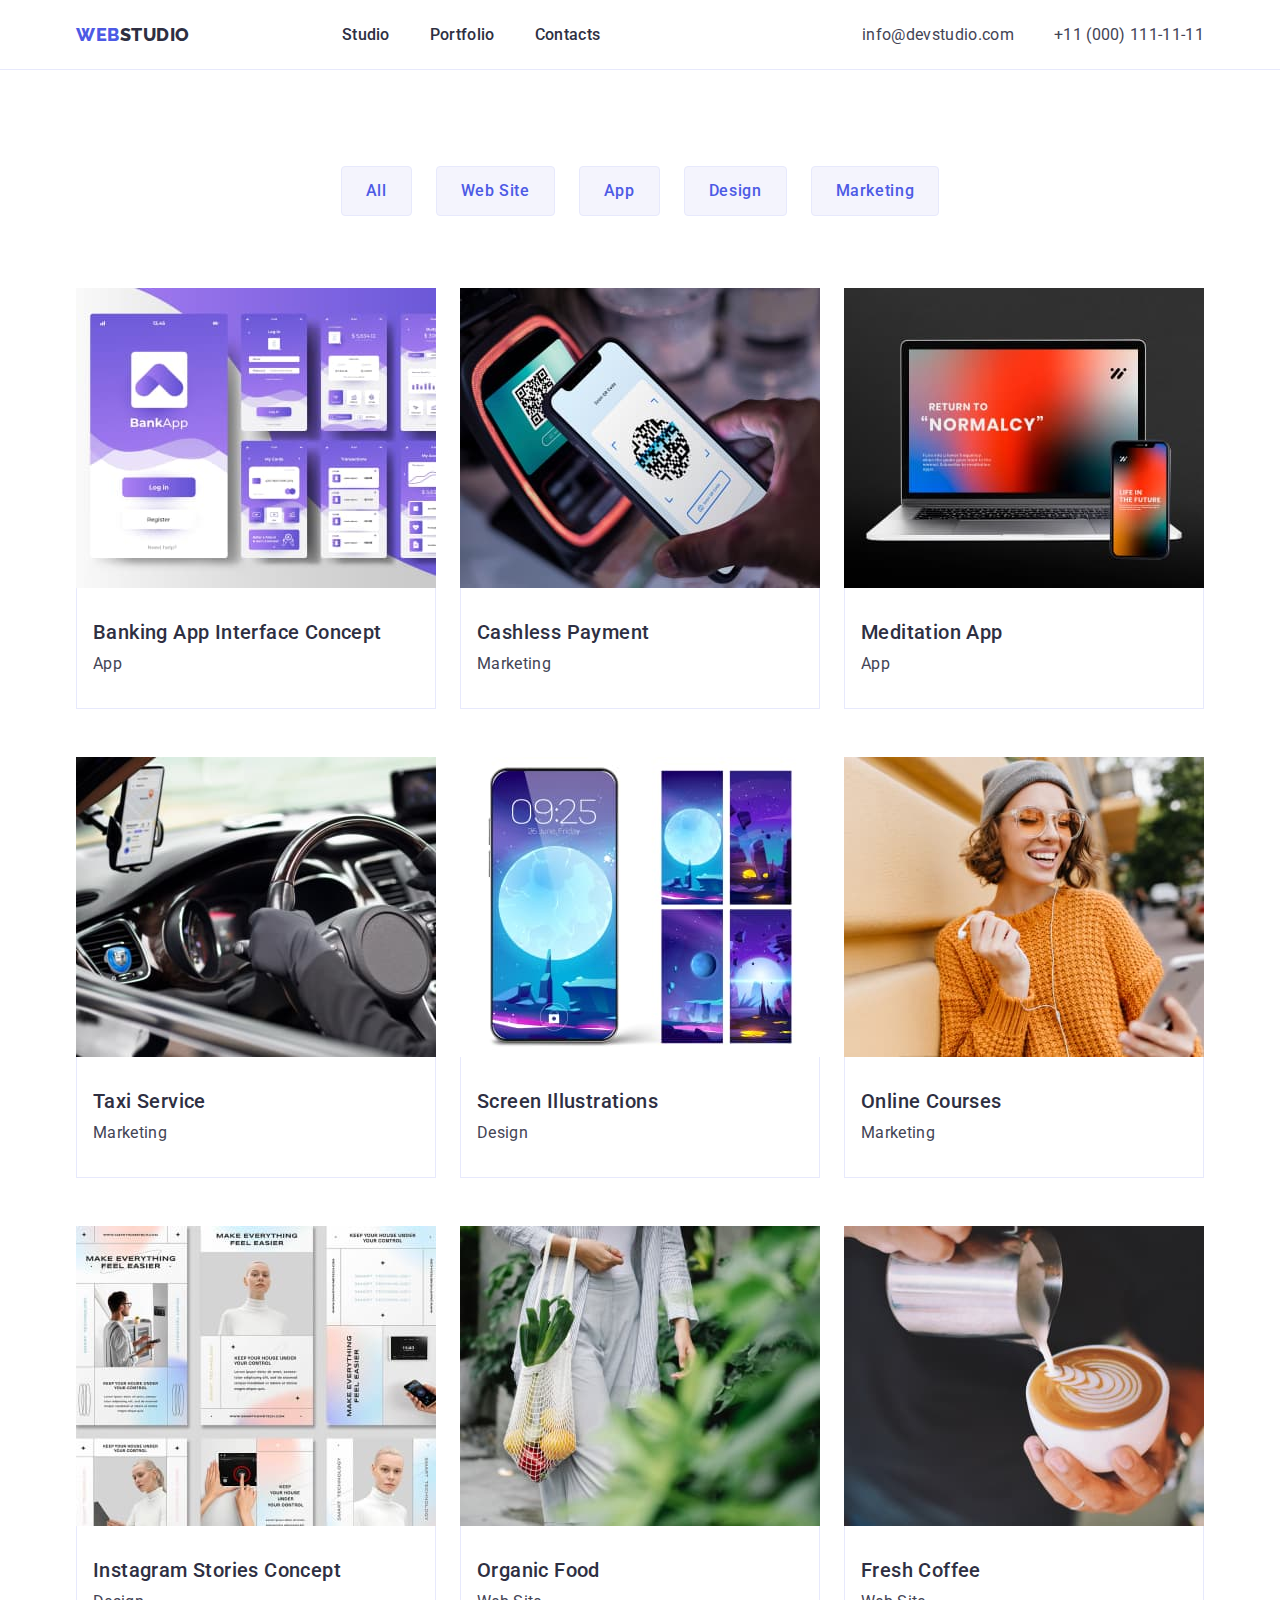
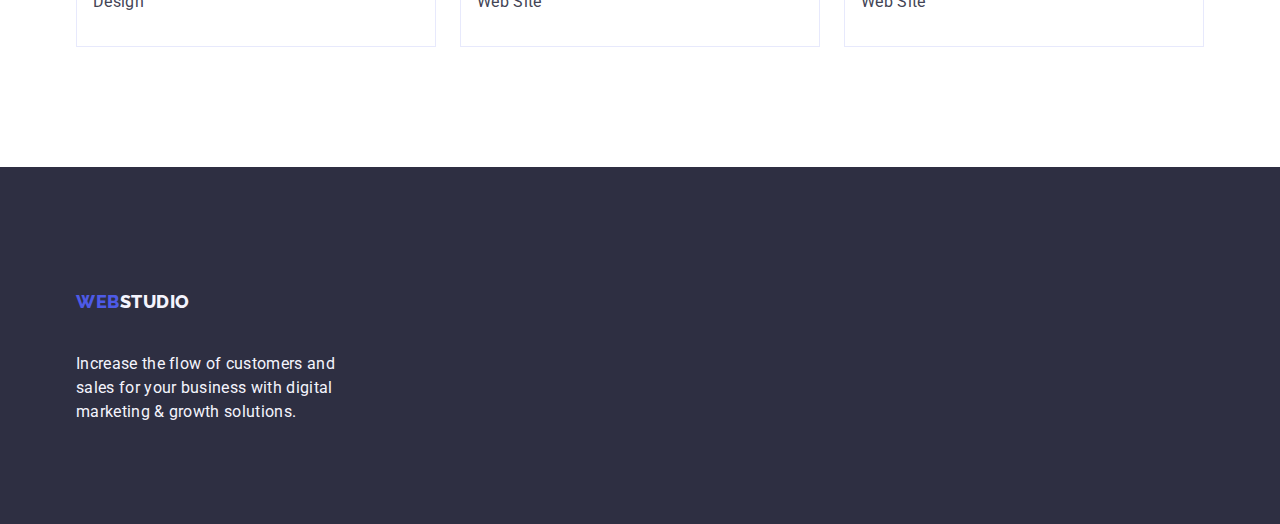
==== portfolio.html @ 23014964 "Initial commit" ====
<!DOCTYPE html>
<html lang="en">
  <head>
    <meta charset="UTF-8" />
    <meta http-equiv="X-UA-Compatible" content="IE=edge" />
    <meta name="webstudio" content="Portfolio of the web studio company" />
    <title>homework3</title>
    <link rel="preconnect" href="https://fonts.googleapis.com" />
    <link rel="preconnect" href="https://fonts.gstatic.com" crossorigin />
    <link
      href="https://fonts.googleapis.com/css2?family=Raleway:wght@800&family=Roboto:wght@400;500;700;900&display=swap"
      rel="stylesheet" />
    <link rel="stylesheet" href="./css/modern-normalize.min.css" />
    <link rel="stylesheet" href="./css/style.css" />
  </head>
  <body>
    <!-- Header -->
    <header class="header">
      <div class="header-top container">
        <nav class="navigation">
          <a class="logo-web link" href="./index.html">Web<span class="logo-studio">Studio</span></a>
          <ul class="header-nav list">
            <li class="nav-item">
              <a class="nav-link link" href="./index.html" target="_self">Studio</a>
            </li>
            <li class="nav-item">
              <a class="nav-link link" href="./portfolio.html" target="_self">Portfolio</a>
            </li>
            <li class="nav-item"><a class="nav-link link" href="">Contacts</a></li>
          </ul>
        </nav>
        <address class="contacts">
          <ul class="list">
            <li>
              <a class="contacts-link link" href="mailto:info@devstudio.com">info@devstudio.com</a>
            </li>
            <li>
              <a class="contacts-link link" href="tel:+110001111111">+11 (000) 111-11-11</a>
            </li>
          </ul>
        </address>
      </div>
    </header>

    <main>
      <!--Gallery portfolio-->
      <section class="gallery">
        <div class="container">
          <h1 class="visually-hidden">The work we do</h1>
          <ul class="button-list list">
            <li><button class="button-item" type="button">All</button></li>
            <li><button class="button-item" type="button">Web Site</button></li>
            <li><button class="button-item" type="button">App</button></li>
            <li><button class="button-item" type="button">Design</button></li>
            <li><button class="button-item" type="button">Marketing</button></li>
          </ul>
          <ul class="gallery-list list">
            <li class="gallery-item">
              <a class="link" href="">
                <img src="./images/portfolio/bank-app.jpg" alt="mobile banking" width="360" height="300" />
                <div class="gallery-item-container">
                  <h2 class="gallery-title">Banking App Interface Concept</h2>
                  <p class="gallery-text">App</p>
                </div>
              </a>
            </li>
            <li class="gallery-item">
              <a class="link" href="">
                <img src="./images/portfolio/qr-payments.jpg" alt="pay with phone" width="360" height="300" />
                <div class="gallery-item-container">
                  <h2 class="gallery-title">Cashless Payment</h2>
                  <p class="gallery-text">Marketing</p>
                </div>
              </a>
            </li>
            <li class="gallery-item">
              <a class="link" href="">
                <img
                  src="./images/portfolio/maditation-app.jpg"
                  alt="laptop with apps"
                  width="360"
                  height="300" />
                <div class="gallery-item-container">
                  <h2 class="gallery-title">Meditation App</h2>
                  <p class="gallery-text">App</p>
                </div>
              </a>
            </li>
            <li class="gallery-item">
              <a class="link" href="">
                <img src="./images/portfolio/taxi.jpg" alt="taxi with a phone" width="360" height="300" />
                <div class="gallery-item-container">
                  <h2 class="gallery-title">Taxi Service</h2>
                  <p class="gallery-text">Marketing</p>
                </div>
              </a>
            </li>
            <li class="gallery-item">
              <a class="link" href="">
                <img
                  src="./images/portfolio/wallpapers.jpg"
                  alt="phone with illustration"
                  width="360"
                  height="300" />
                <div class="gallery-item-container">
                  <h2 class="gallery-title">Screen Illustrations</h2>
                  <p class="gallery-text">Design</p>
                </div>
              </a>
            </li>
            <li class="gallery-item">
              <a class="link" href="">
                <img
                  src="./images/portfolio/online-courses.jpg"
                  alt="girl with a phone"
                  width="360"
                  height="300" />
                <div class="gallery-item-container">
                  <h2 class="gallery-title">Online Courses</h2>
                  <p class="gallery-text">Marketing</p>
                </div>
              </a>
            </li>
            <li class="gallery-item">
              <a class="link" href="">
                <img
                  src="./images/portfolio/instagram.jpg"
                  alt="stories instagram"
                  width="360"
                  height="300" />
                <div class="gallery-item-container">
                  <h2 class="gallery-title">Instagram Stories Concept</h2>
                  <p class="gallery-text">Design</p>
                </div>
              </a>
            </li>
            <li class="gallery-item">
              <a class="link" href="">
                <img
                  src="./images/portfolio/food-organic.jpg"
                  alt="fruits in a net"
                  width="360"
                  height="300" />
                <div class="gallery-item-container">
                  <h2 class="gallery-title">Organic Food</h2>
                  <p class="gallery-text">Web Site</p>
                </div>
              </a>
            </li>
            <li class="gallery-item">
              <a class="link" href="">
                <img src="./images/portfolio/coffee.jpg" alt="a cup of coffee" width="360" height="300" />
                <div class="gallery-item-container">
                  <h2 class="gallery-title">Fresh Coffee</h2>
                  <p class="gallery-text">Web Site</p>
                </div>
              </a>
            </li>
          </ul>
        </div>
      </section>
    </main>
    <!-- Footer -->
    <footer class="footer-area">
      <div class="container">
        <a class="logo-footer logo-web link" href="./index.html"
          >Web<span class="logo-studio-footer">Studio</span></a
        >
        <p class="footer-text">
          Increase the flow of customers and sales for your business with digital marketing & growth
          solutions.
        </p>
      </div>
    </footer>
  </body>
</html>
---- css/style.css ----
:root {
  --hover-color: #404bbf;
  --main-brandcolor: #2e2f42;
  --main-backgroundcolor: #f4f4fd;
  --logo-buttonscolor: #4d5ae5;
  --main-white: #ffffff;
  --main-textcolor: #434455;
  --gallery-button-border: #e7e9fc;
  --gallery-item-border: #e7e9fc;
  --header-border-bottom: #e7e9fc;
}

/**
  |============================
  | Global 
  |============================
*/

.link {
  text-decoration: none;
}

.list {
  list-style: none;
}

h1,
h2,
h3,
p {
  margin-top: 0;
  margin-bottom: 0;
}

ul {
  margin-top: 0;
  margin-bottom: 0;
  padding-left: 0;
}

img {
  display: block;
  max-width: 100%;
}

.container {
  margin: 0 auto;
  width: 1158px;
  padding: 0 15px;
}

body {
  font-family: "Roboto", sans-serif;
  background-color: var(--main-white);
  color: var(--main-textcolor);
}

/**
  |============================
  | Header
  |============================
*/

.logo-web {
  font-family: "Raleway", sans-serif;
  font-weight: 800;
  font-size: 18px;
  line-height: 1.17;
  letter-spacing: 0.03em;
  text-transform: uppercase;
  color: var(--logo-buttonscolor);
  padding: 24px 0;
  margin-right: 76px;
}

.header {
  background-color: var(--main-white);
  border-bottom: 1px solid var(--header-border-bottom);
}

.header-top {
  display: flex;
  align-items: center;
}

.navigation {
  display: flex;
  align-items: center;
}

.header-nav {
  display: flex;
  gap: 40px;
  margin-left: 76px;
  width: 261px;
}

.logo-studio {
  color: var(--main-brandcolor);
}

.list .nav-link {
  font-weight: 500;
  font-size: 16px;
  line-height: 1.5;
  letter-spacing: 0.02em;
  color: var(--main-brandcolor);
  padding: 24px 0;
}
.list .nav-link:hover,
.list .nav-link:focus {
  color: var(--hover-color);
}
.list .nav-link:active {
  color: var(--hover-color);
}

.contacts {
  font-style: normal;
  margin-left: auto;
}

.contacts .list {
  display: flex;
  gap: 40px;
}

.list .contacts-link {
  font-size: 16px;
  line-height: 1.5;
  letter-spacing: 0.02em;
  color: var(--main-textcolor);
}
.list .contacts-link:hover,
.list .contacts-link:focus {
  color: var(--hover-color);
}

/**
  |============================
  | Hero section
  |============================
*/

.main-hero {
  background-color: var(--main-brandcolor);
  padding: 188px 0;
}

.main-slogan {
  font-weight: 700;
  font-size: 56px;
  line-height: 1.07;
  text-align: center;
  letter-spacing: 0.02em;
  color: var(--main-white);
  max-width: 496px;
  margin: 0 auto;
  margin-bottom: 48px;
}

.order-button {
  font-family: "Roboto", sans-serif;
  background: var(--logo-buttonscolor);
  font-weight: 500;
  font-size: 16px;
  line-height: 1.5;
  letter-spacing: 0.04em;
  color: var(--main-white);
  cursor: pointer;
  display: block;
  margin: 0 auto;
  min-width: 169px;
  height: 56px;
  border-radius: 4px;
  border: none;
}
.order-button:hover,
.order-button:focus {
  background: var(--hover-color);
}

/**
  |============================
  | Benefits section
  |============================
*/

.visually-hidden {
  position: absolute;
  width: 1px;
  height: 1px;
  margin: -1px;
  border: 0;
  padding: 0;
  white-space: nowrap;
  clip-path: inset(100%);
  clip: rect(0 0 0 0);
  overflow: hidden;
}

.list .advantages-title {
  font-weight: 500;
  font-size: 20px;
  line-height: 1.2;
  letter-spacing: 0.02em;
  color: var(--main-brandcolor);
  margin-bottom: 8px;
}

.list .advantages-text {
  font-size: 16px;
  line-height: 1.5;
  letter-spacing: 0.02em;
}

.advantages .list {
  display: flex;
  gap: 24px;
}

.advantages-item:last-child {
  margin-right: 0;
}

.list .advantages-item {
  width: calc((100%-72px) / 4);
}

.advantages {
  padding: 120px 0;
}

/**
  |============================
  | Examples section
  |============================
*/

.second-title {
  font-weight: 700;
  font-size: 36px;
  line-height: 1.11;
  text-align: center;
  letter-spacing: 0.02em;
  text-transform: capitalize;
  color: var(--main-brandcolor);
  margin-bottom: 72px;
}

.examples {
  padding-bottom: 120px;
}

.examples .list {
  display: flex;
  gap: 24px;
}

.example-item:last-child {
  margin-right: 0;
}

.list .example-item {
  width: calc((100%-48px) / 3);
}

/**
  |============================
  | About-team section
  |============================
*/

.about-team {
  background-color: var(--main-backgroundcolor);
}

.team-title {
  font-weight: 700;
  font-size: 36px;
  line-height: 1.11;
  letter-spacing: 0.02em;
  text-align: center;
  text-transform: capitalize;
  color: var(--main-brandcolor);
  margin-bottom: 72px;
}

.team-members {
  background-color: var(--main-white);
  border-radius: 0px 0px 4px 4px;
}

.list .members-name {
  font-weight: 500;
  font-size: 20px;
  line-height: 1.2;
  text-align: center;
  letter-spacing: 0.02em;
  color: var(--main-brandcolor);
  margin-bottom: 8px;
}

.list .members-position {
  font-size: 16px;
  line-height: 1.5;
  text-align: center;
  letter-spacing: 0.02em;
}

.about-team {
  padding-top: 120px;
  padding-bottom: 120px;
}

.about-team .list {
  display: flex;
  gap: 24px;
}

.team-members:last-child {
  margin-right: 0;
}

.list .team-members {
  width: calc((100%-72px) / 4);
}

.member-container {
  padding: 32px 16px;
}

/**
  |============================
  | Footer
  |============================
*/

.footer-area {
  background-color: var(--main-brandcolor);
  padding: 100px 0;
}

.footer-text {
  font-size: 16px;
  line-height: 1.5;
  letter-spacing: 0.02em;
  color: var(--main-backgroundcolor);
  max-width: 264px;
}

.logo-studio-footer {
  color: var(--main-backgroundcolor);
}

.logo-footer {
  display: inline-block;
  margin-bottom: 16px;
}

/**
  |============================
  | Gallery portfolio
  |============================
*/

.button-item {
  font-family: "Roboto", sans-serif;
  cursor: pointer;
  background-color: var(--main-backgroundcolor);
  color: var(--logo-buttonscolor);
  font-weight: 500;
  font-size: 16px;
  line-height: 1.5;
  text-align: center;
  letter-spacing: 0.04em;
  border: 1px solid var(--gallery-button-border);
  border-radius: 4px;
  padding: 12px 24px;
}

.list .button-item:hover,
.list .button-item:focus {
  background-color: var(--hover-color);
  color: var(--main-white);
  border: 1px solid transparent;
}

.list .gallery-title {
  font-weight: 500;
  font-size: 20px;
  line-height: 1.2;
  letter-spacing: 0.02em;
  color: var(--main-brandcolor);
  margin-bottom: 8px;
}
.list .gallery-text {
  font-size: 16px;
  line-height: 1.5;
  letter-spacing: 0.02em;
  color: var(--main-textcolor);
}

.gallery {
  padding-top: 96px;
  padding-bottom: 120px;
}

.button-list {
  display: flex;
  justify-content: center;
  gap: 24px;
  margin-bottom: 72px;
}

.gallery-list {
  display: flex;
  flex-wrap: wrap;
  column-gap: 24px;
  row-gap: 48px;
}

.gallery-item {
  width: calc((100% - 48px) / 3);
}

.gallery-item-container {
  padding: 32px 16px;
  border: 1px solid var(--gallery-item-border);
  border-top: none;
}
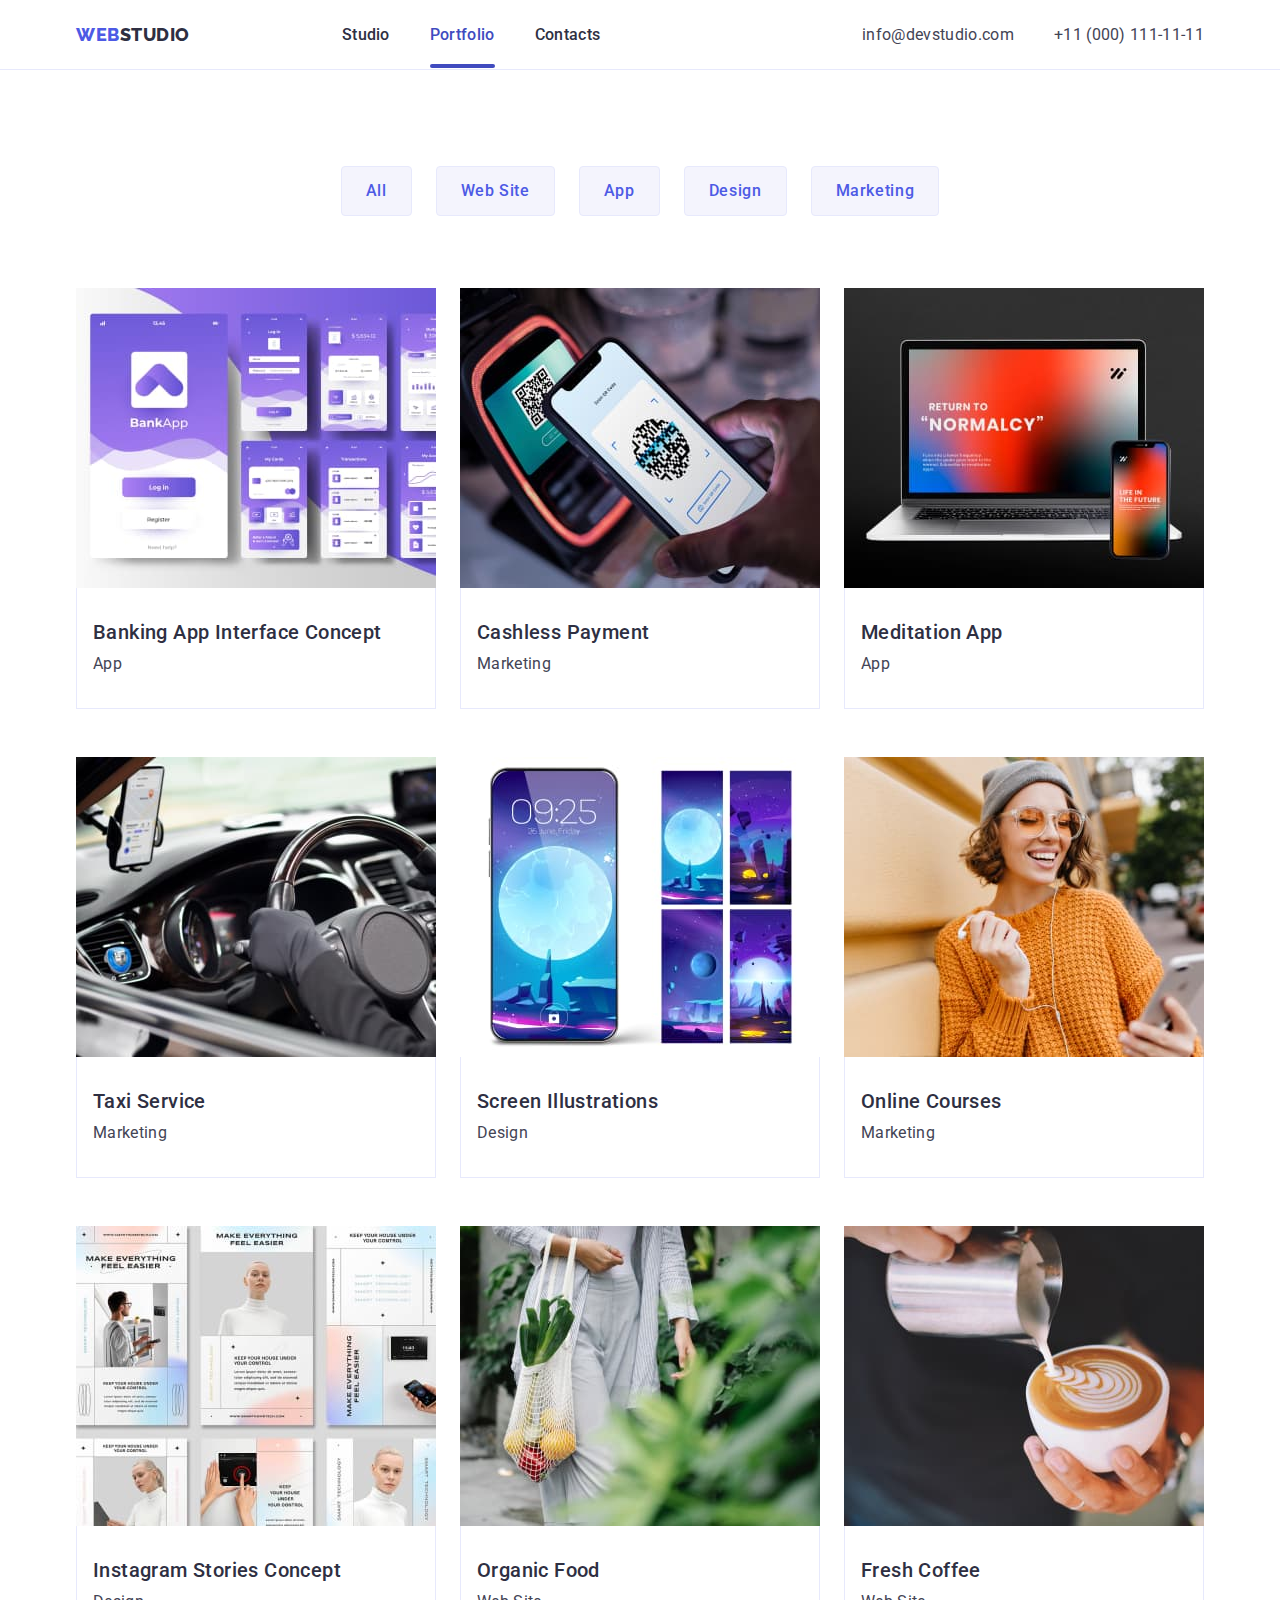
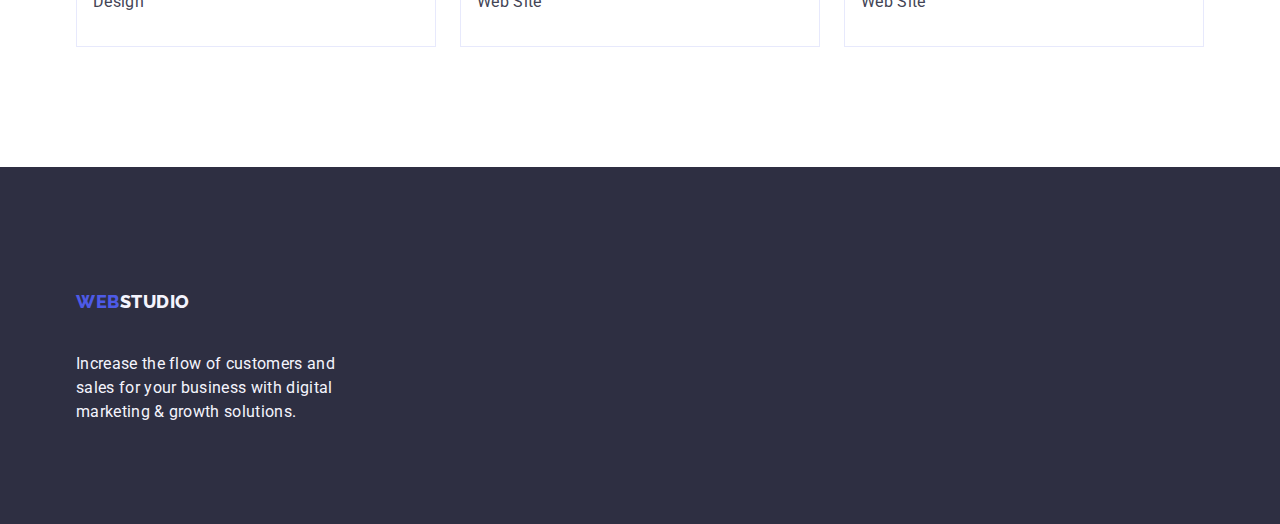
==== commit 25c63364: "test" ====
--- a/portfolio.html
+++ b/portfolio.html
@@ -24,7 +24,7 @@
               <a class="nav-link link" href="./index.html" target="_self">Studio</a>
             </li>
             <li class="nav-item">
-              <a class="nav-link link" href="./portfolio.html" target="_self">Portfolio</a>
+              <a class="nav-link link after-active" href="./portfolio.html" target="_self">Portfolio</a>
             </li>
             <li class="nav-item"><a class="nav-link link" href="">Contacts</a></li>
           </ul>
--- a/css/style.css
+++ b/css/style.css
@@ -99,19 +99,37 @@
   color: var(--main-brandcolor);
 }
 
-.list .nav-link {
+.nav-link {
   font-weight: 500;
   font-size: 16px;
   line-height: 1.5;
   letter-spacing: 0.02em;
   color: var(--main-brandcolor);
   padding: 24px 0;
-}
-.list .nav-link:hover,
-.list .nav-link:focus {
+  position: relative;
+}
+
+.nav-link:hover,
+.nav-link:focus {
   color: var(--hover-color);
 }
-.list .nav-link:active {
+.nav-link:active {
+  color: var(--hover-color);
+}
+
+.after-active::after {
+  content: "";
+  position: absolute;
+  display: block;
+  width: 100%;
+  height: 4px;
+  left: 0;
+  bottom: 0;
+  border-radius: 2px;
+  background-color: var(--hover-color);
+}
+
+.after-active {
   color: var(--hover-color);
 }
 
@@ -125,14 +143,14 @@
   gap: 40px;
 }
 
-.list .contacts-link {
+.contacts-link {
   font-size: 16px;
   line-height: 1.5;
   letter-spacing: 0.02em;
   color: var(--main-textcolor);
 }
-.list .contacts-link:hover,
-.list .contacts-link:focus {
+.contacts-link:hover,
+.contacts-link:focus {
   color: var(--hover-color);
 }
 
@@ -145,6 +163,13 @@
 .main-hero {
   background-color: var(--main-brandcolor);
   padding: 188px 0;
+  background-image: linear-gradient(to bottom, rgba(46, 47, 66, 0.7), rgba(46, 47, 66, 0.7)),
+    url(../images/people-office.jpg);
+  background-repeat: no-repeat;
+  background-position: center;
+  background-size: cover;
+  max-width: 1440px;
+  margin: 0 auto;
 }
 
 .main-slogan {
@@ -199,7 +224,7 @@
   overflow: hidden;
 }
 
-.list .advantages-title {
+.advantages-title {
   font-weight: 500;
   font-size: 20px;
   line-height: 1.2;
@@ -208,7 +233,7 @@
   margin-bottom: 8px;
 }
 
-.list .advantages-text {
+.advantages-text {
   font-size: 16px;
   line-height: 1.5;
   letter-spacing: 0.02em;
@@ -229,6 +254,22 @@
 
 .advantages {
   padding: 120px 0;
+}
+
+.icon-advantage {
+  display: inline-block;
+  width: 64px;
+  height: 64px;
+}
+
+.icon-advantages-container {
+  display: flex;
+  border-radius: 4px;
+  justify-content: center;
+  align-items: center;
+  background-color: var(--main-backgroundcolor);
+  margin-bottom: 8px;
+  height: 112px;
 }
 
 /**
@@ -328,6 +369,11 @@
 
 .member-container {
   padding: 32px 16px;
+}
+
+.team-icon {
+  width: 40px;
+  height: 40px;
 }
 
 /**
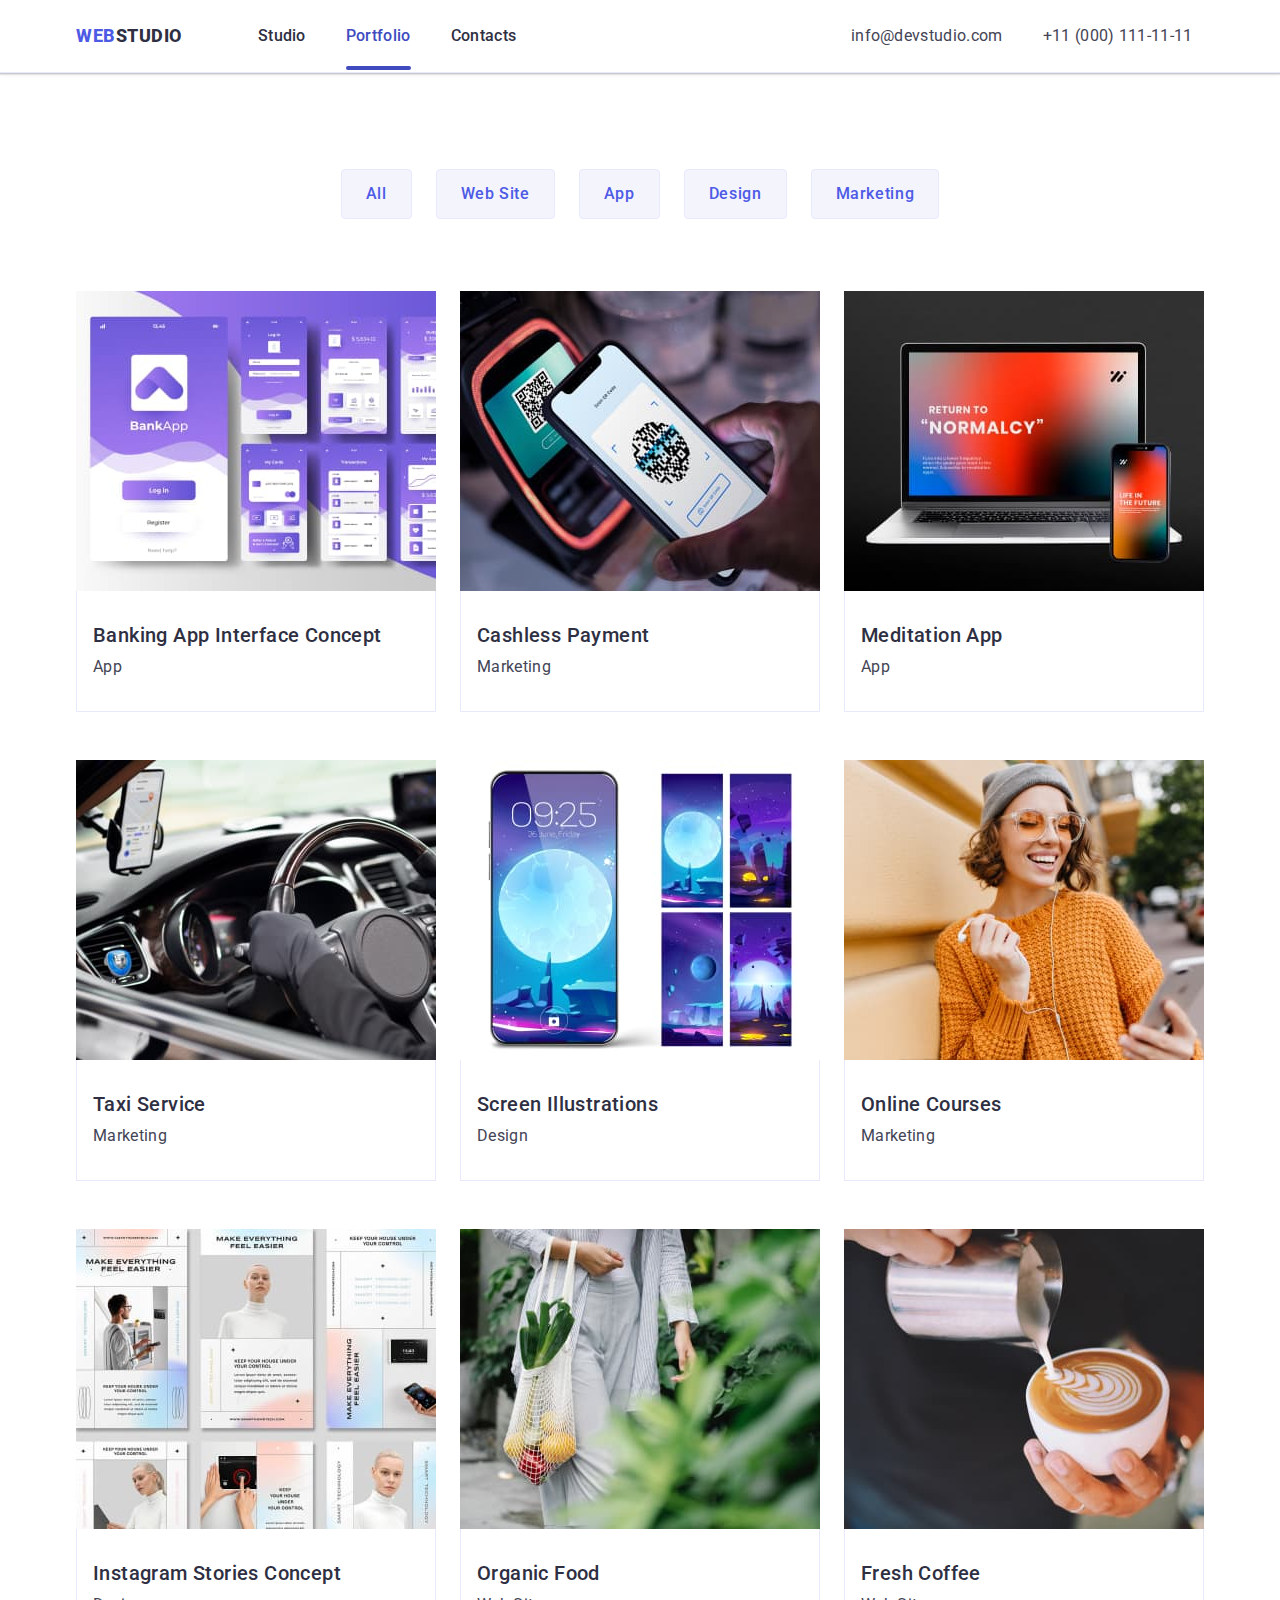
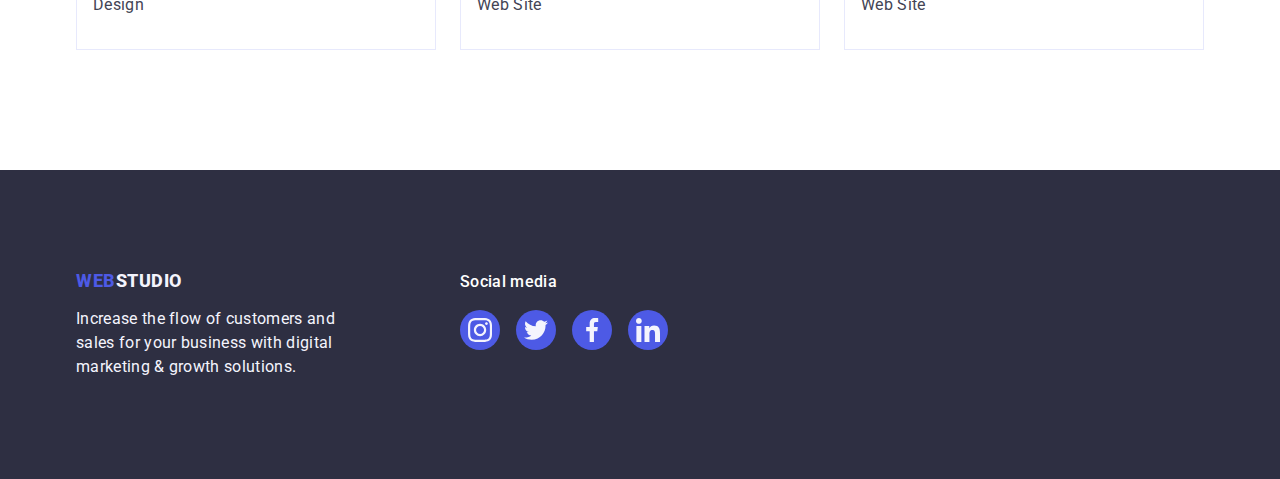
==== commit 58ecb844: "complate" ====
--- a/portfolio.html
+++ b/portfolio.html
@@ -3,13 +3,15 @@
   <head>
     <meta charset="UTF-8" />
     <meta http-equiv="X-UA-Compatible" content="IE=edge" />
-    <meta name="webstudio" content="Portfolio of the web studio company" />
-    <title>homework3</title>
+    <meta name="webstudio" content="about company webstudio" />
+    <title>homework4</title>
+    <!-- Fonts -->
     <link rel="preconnect" href="https://fonts.googleapis.com" />
     <link rel="preconnect" href="https://fonts.gstatic.com" crossorigin />
     <link
       href="https://fonts.googleapis.com/css2?family=Raleway:wght@800&family=Roboto:wght@400;500;700;900&display=swap"
       rel="stylesheet" />
+    <!-- Styles -->
     <link rel="stylesheet" href="./css/modern-normalize.min.css" />
     <link rel="stylesheet" href="./css/style.css" />
   </head>
@@ -57,7 +59,13 @@
           <ul class="gallery-list list">
             <li class="gallery-item">
               <a class="link" href="">
-                <img src="./images/portfolio/bank-app.jpg" alt="mobile banking" width="360" height="300" />
+                <div class="overlay-container">
+                  <img src="./images/portfolio/bank-app.jpg" alt="mobile banking" width="360" height="300" />
+                  <p class="overlay-text">
+                    14 Stylish and User-Friendly App Design Concepts · Task Manager App · Calorie Tracker App
+                    · Exotic Fruit Ecommerce App · Cloud Storage App
+                  </p>
+                </div>
                 <div class="gallery-item-container">
                   <h2 class="gallery-title">Banking App Interface Concept</h2>
                   <p class="gallery-text">App</p>
@@ -66,7 +74,17 @@
             </li>
             <li class="gallery-item">
               <a class="link" href="">
-                <img src="./images/portfolio/qr-payments.jpg" alt="pay with phone" width="360" height="300" />
+                <div class="overlay-container">
+                  <img
+                    src="./images/portfolio/qr-payments.jpg"
+                    alt="pay with phone"
+                    width="360"
+                    height="300" />
+                  <p class="overlay-text">
+                    14 Stylish and User-Friendly App Design Concepts · Task Manager App · Calorie Tracker App
+                    · Exotic Fruit Ecommerce App · Cloud Storage App
+                  </p>
+                </div>
                 <div class="gallery-item-container">
                   <h2 class="gallery-title">Cashless Payment</h2>
                   <p class="gallery-text">Marketing</p>
@@ -75,11 +93,17 @@
             </li>
             <li class="gallery-item">
               <a class="link" href="">
-                <img
-                  src="./images/portfolio/maditation-app.jpg"
-                  alt="laptop with apps"
-                  width="360"
-                  height="300" />
+                <div class="overlay-container">
+                  <img
+                    src="./images/portfolio/maditation-app.jpg"
+                    alt="laptop with apps"
+                    width="360"
+                    height="300" />
+                  <p class="overlay-text">
+                    14 Stylish and User-Friendly App Design Concepts · Task Manager App · Calorie Tracker App
+                    · Exotic Fruit Ecommerce App · Cloud Storage App
+                  </p>
+                </div>
                 <div class="gallery-item-container">
                   <h2 class="gallery-title">Meditation App</h2>
                   <p class="gallery-text">App</p>
@@ -88,7 +112,13 @@
             </li>
             <li class="gallery-item">
               <a class="link" href="">
-                <img src="./images/portfolio/taxi.jpg" alt="taxi with a phone" width="360" height="300" />
+                <div class="overlay-container">
+                  <img src="./images/portfolio/taxi.jpg" alt="taxi with a phone" width="360" height="300" />
+                  <p class="overlay-text">
+                    14 Stylish and User-Friendly App Design Concepts · Task Manager App · Calorie Tracker App
+                    · Exotic Fruit Ecommerce App · Cloud Storage App
+                  </p>
+                </div>
                 <div class="gallery-item-container">
                   <h2 class="gallery-title">Taxi Service</h2>
                   <p class="gallery-text">Marketing</p>
@@ -97,11 +127,17 @@
             </li>
             <li class="gallery-item">
               <a class="link" href="">
-                <img
-                  src="./images/portfolio/wallpapers.jpg"
-                  alt="phone with illustration"
-                  width="360"
-                  height="300" />
+                <div class="overlay-container">
+                  <img
+                    src="./images/portfolio/wallpapers.jpg"
+                    alt="phone with illustration"
+                    width="360"
+                    height="300" />
+                  <p class="overlay-text">
+                    14 Stylish and User-Friendly App Design Concepts · Task Manager App · Calorie Tracker App
+                    · Exotic Fruit Ecommerce App · Cloud Storage App
+                  </p>
+                </div>
                 <div class="gallery-item-container">
                   <h2 class="gallery-title">Screen Illustrations</h2>
                   <p class="gallery-text">Design</p>
@@ -110,11 +146,17 @@
             </li>
             <li class="gallery-item">
               <a class="link" href="">
-                <img
-                  src="./images/portfolio/online-courses.jpg"
-                  alt="girl with a phone"
-                  width="360"
-                  height="300" />
+                <div class="overlay-container">
+                  <img
+                    src="./images/portfolio/online-courses.jpg"
+                    alt="girl with a phone"
+                    width="360"
+                    height="300" />
+                  <p class="overlay-text">
+                    14 Stylish and User-Friendly App Design Concepts · Task Manager App · Calorie Tracker App
+                    · Exotic Fruit Ecommerce App · Cloud Storage App
+                  </p>
+                </div>
                 <div class="gallery-item-container">
                   <h2 class="gallery-title">Online Courses</h2>
                   <p class="gallery-text">Marketing</p>
@@ -123,11 +165,17 @@
             </li>
             <li class="gallery-item">
               <a class="link" href="">
-                <img
-                  src="./images/portfolio/instagram.jpg"
-                  alt="stories instagram"
-                  width="360"
-                  height="300" />
+                <div class="overlay-container">
+                  <img
+                    src="./images/portfolio/instagram.jpg"
+                    alt="stories instagram"
+                    width="360"
+                    height="300" />
+                  <p class="overlay-text">
+                    14 Stylish and User-Friendly App Design Concepts · Task Manager App · Calorie Tracker App
+                    · Exotic Fruit Ecommerce App · Cloud Storage App
+                  </p>
+                </div>
                 <div class="gallery-item-container">
                   <h2 class="gallery-title">Instagram Stories Concept</h2>
                   <p class="gallery-text">Design</p>
@@ -136,11 +184,17 @@
             </li>
             <li class="gallery-item">
               <a class="link" href="">
-                <img
-                  src="./images/portfolio/food-organic.jpg"
-                  alt="fruits in a net"
-                  width="360"
-                  height="300" />
+                <div class="overlay-container">
+                  <img
+                    src="./images/portfolio/food-organic.jpg"
+                    alt="fruits in a net"
+                    width="360"
+                    height="300" />
+                  <p class="overlay-text">
+                    14 Stylish and User-Friendly App Design Concepts · Task Manager App · Calorie Tracker App
+                    · Exotic Fruit Ecommerce App · Cloud Storage App
+                  </p>
+                </div>
                 <div class="gallery-item-container">
                   <h2 class="gallery-title">Organic Food</h2>
                   <p class="gallery-text">Web Site</p>
@@ -149,7 +203,13 @@
             </li>
             <li class="gallery-item">
               <a class="link" href="">
-                <img src="./images/portfolio/coffee.jpg" alt="a cup of coffee" width="360" height="300" />
+                <div class="overlay-container">
+                  <img src="./images/portfolio/coffee.jpg" alt="a cup of coffee" width="360" height="300" />
+                  <p class="overlay-text">
+                    14 Stylish and User-Friendly App Design Concepts · Task Manager App · Calorie Tracker App
+                    · Exotic Fruit Ecommerce App · Cloud Storage App
+                  </p>
+                </div>
                 <div class="gallery-item-container">
                   <h2 class="gallery-title">Fresh Coffee</h2>
                   <p class="gallery-text">Web Site</p>
@@ -163,13 +223,48 @@
     <!-- Footer -->
     <footer class="footer-area">
       <div class="container">
-        <a class="logo-footer logo-web link" href="./index.html"
-          >Web<span class="logo-studio-footer">Studio</span></a
-        >
-        <p class="footer-text">
-          Increase the flow of customers and sales for your business with digital marketing & growth
-          solutions.
-        </p>
+        <div class="logo-text-container">
+          <a class="logo-footer logo-web link" href="./index.html"
+            >Web<span class="logo-studio-footer">Studio</span></a
+          >
+          <p class="footer-text">
+            Increase the flow of customers and sales for your business with digital marketing & growth
+            solutions.
+          </p>
+        </div>
+        <div class="logo-text-container">
+          <p class="footer-text1">Social media</p>
+          <ul class="list">
+            <li class="icon-footer">
+              <a class="social-link" href="https://www.instagram.com/" target="_blank">
+                <svg width="24" height="24" class="team-icon-footer">
+                  <use href="./images/icons.svg#icon-instagram"></use>
+                </svg>
+              </a>
+            </li>
+            <li class="icon-footer">
+              <a class="social-link" href="https://twitter.com/?lang=uk" target="_blank">
+                <svg width="24" height="24" class="team-icon-footer">
+                  <use href="./images/icons.svg#icon-twitter"></use>
+                </svg>
+              </a>
+            </li>
+            <li class="icon-footer">
+              <a class="social-link" href="https://www.facebook.com/" target="_blank">
+                <svg width="24" height="24" class="team-icon-footer">
+                  <use href="./images/icons.svg#icon-facebook"></use>
+                </svg>
+              </a>
+            </li>
+            <li class="icon-footer">
+              <a class="social-link" href="https://www.linkedin.com/" target="_blank">
+                <svg width="24" height="24" class="team-icon-footer">
+                  <use href="./images/icons.svg#icon-linkedin"></use>
+                </svg>
+              </a>
+            </li>
+          </ul>
+        </div>
       </div>
     </footer>
   </body>
--- a/css/style.css
+++ b/css/style.css
@@ -8,6 +8,9 @@
   --gallery-button-border: #e7e9fc;
   --gallery-item-border: #e7e9fc;
   --header-border-bottom: #e7e9fc;
+  --customers-color: #8e8f99;
+  --hoverfooter-link: #31d0aa;
+  --modal-backgroundcolor: #fcfcfc;
 }
 
 /**
@@ -27,12 +30,16 @@
 h1,
 h2,
 h3,
+h4,
+h5,
+h6,
 p {
   margin-top: 0;
   margin-bottom: 0;
 }
 
-ul {
+ul,
+ol {
   margin-top: 0;
   margin-bottom: 0;
   padding-left: 0;
@@ -41,6 +48,7 @@
 img {
   display: block;
   max-width: 100%;
+  height: auto;
 }
 
 .container {
@@ -62,20 +70,20 @@
 */
 
 .logo-web {
-  font-family: "Raleway", sans-serif;
   font-weight: 800;
   font-size: 18px;
   line-height: 1.17;
   letter-spacing: 0.03em;
   text-transform: uppercase;
   color: var(--logo-buttonscolor);
-  padding: 24px 0;
   margin-right: 76px;
 }
 
 .header {
   background-color: var(--main-white);
   border-bottom: 1px solid var(--header-border-bottom);
+  box-shadow: 0px 2px 1px rgba(46, 47, 66, 0.08), 0px 1px 1px rgba(46, 47, 66, 0.16),
+    0px 1px 6px rgba(46, 47, 66, 0.08);
 }
 
 .header-top {
@@ -91,8 +99,8 @@
 .header-nav {
   display: flex;
   gap: 40px;
-  margin-left: 76px;
   width: 261px;
+  padding: 24px 0;
 }
 
 .logo-studio {
@@ -107,6 +115,7 @@
   color: var(--main-brandcolor);
   padding: 24px 0;
   position: relative;
+  transition: 250ms cubic-bezier(0.4, 0, 0.2, 1);
 }
 
 .nav-link:hover,
@@ -124,7 +133,7 @@
   width: 100%;
   height: 4px;
   left: 0;
-  bottom: 0;
+  bottom: -1px;
   border-radius: 2px;
   background-color: var(--hover-color);
 }
@@ -135,7 +144,7 @@
 
 .contacts {
   font-style: normal;
-  margin-left: auto;
+  padding-left: 332px;
 }
 
 .contacts .list {
@@ -148,6 +157,7 @@
   line-height: 1.5;
   letter-spacing: 0.02em;
   color: var(--main-textcolor);
+  transition: 250ms cubic-bezier(0.4, 0, 0.2, 1);
 }
 .contacts-link:hover,
 .contacts-link:focus {
@@ -185,7 +195,6 @@
 }
 
 .order-button {
-  font-family: "Roboto", sans-serif;
   background: var(--logo-buttonscolor);
   font-weight: 500;
   font-size: 16px;
@@ -199,6 +208,7 @@
   height: 56px;
   border-radius: 4px;
   border: none;
+  transition: background-color 250ms cubic-bezier(0.4, 0, 0.2, 1);
 }
 .order-button:hover,
 .order-button:focus {
@@ -286,7 +296,7 @@
   letter-spacing: 0.02em;
   text-transform: capitalize;
   color: var(--main-brandcolor);
-  margin-bottom: 72px;
+  padding-bottom: 72px;
 }
 
 .examples {
@@ -324,15 +334,17 @@
   text-align: center;
   text-transform: capitalize;
   color: var(--main-brandcolor);
-  margin-bottom: 72px;
+  padding-bottom: 72px;
 }
 
 .team-members {
   background-color: var(--main-white);
   border-radius: 0px 0px 4px 4px;
-}
-
-.list .members-name {
+  box-shadow: 0px 1px 6px rgba(46, 47, 66, 0.08), 0px 1px 1px rgba(46, 47, 66, 0.16),
+    0px 2px 1px rgba(46, 47, 66, 0.08);
+}
+
+.members-name {
   font-weight: 500;
   font-size: 20px;
   line-height: 1.2;
@@ -342,11 +354,12 @@
   margin-bottom: 8px;
 }
 
-.list .members-position {
+.members-position {
   font-size: 16px;
   line-height: 1.5;
   text-align: center;
   letter-spacing: 0.02em;
+  margin-bottom: 8px;
 }
 
 .about-team {
@@ -357,23 +370,92 @@
 .about-team .list {
   display: flex;
   gap: 24px;
+  justify-content: center;
 }
 
 .team-members:last-child {
   margin-right: 0;
 }
 
-.list .team-members {
+.team-members {
   width: calc((100%-72px) / 4);
 }
 
 .member-container {
-  padding: 32px 16px;
-}
-
-.team-icon {
+  padding: 32px 0;
+}
+
+.member-icon {
   width: 40px;
   height: 40px;
+}
+
+.member-social {
+  display: flex;
+  width: 100%;
+  height: 100%;
+  background-color: var(--logo-buttonscolor);
+  align-items: center;
+  justify-content: center;
+  border-radius: 50%;
+  transition: background-color 250ms cubic-bezier(0.4, 0, 0.2, 1);
+}
+
+.member-icon a:hover,
+.member-icon a:focus {
+  background-color: var(--hover-color);
+}
+
+.team-icon {
+  fill: var(--main-backgroundcolor);
+}
+
+/**
+  |============================
+  | Costomers section
+  |============================
+*/
+
+.customers-section {
+  padding-top: 120px;
+  padding-bottom: 120px;
+}
+
+.customers-section .list {
+  display: flex;
+  justify-content: center;
+  gap: 24px;
+}
+
+.customers-item:last-child {
+  margin-right: 0;
+}
+
+.customers-item {
+  width: calc((100% - 120px) / 6);
+  height: 88px;
+}
+
+.customers-point {
+  border: 1px solid var(--customers-color);
+  border-radius: 4px;
+  display: flex;
+  width: 100%;
+  height: 100%;
+  justify-content: center;
+  align-items: center;
+  color: var(--customers-color);
+  transition: border-color 250ms cubic-bezier(0.4, 0, 0.2, 1), color 250ms cubic-bezier(0.4, 0, 0.2, 1);
+}
+
+.customers-point:hover,
+.customers-point:focus {
+  color: var(--hover-color);
+  border-color: var(--hover-color);
+}
+
+.point-icon {
+  fill: currentColor;
 }
 
 /**
@@ -395,6 +477,15 @@
   max-width: 264px;
 }
 
+.footer-text1 {
+  font-weight: 500;
+  font-size: 16px;
+  line-height: 1.5;
+  letter-spacing: 0.02em;
+  color: var(--main-white);
+  margin-bottom: 16px;
+}
+
 .logo-studio-footer {
   color: var(--main-backgroundcolor);
 }
@@ -404,6 +495,44 @@
   margin-bottom: 16px;
 }
 
+.footer-area .container {
+  display: flex;
+  align-items: baseline;
+}
+
+.logo-text-container {
+  margin-right: 120px;
+}
+
+.footer-area .list {
+  display: flex;
+  gap: 16px;
+}
+
+.icon-footer {
+  width: 40px;
+  height: 40px;
+}
+
+.team-icon-footer {
+  fill: var(--main-backgroundcolor);
+}
+
+.social-link:hover,
+.social-link:focus {
+  background-color: var(--hoverfooter-link);
+}
+
+.social-link {
+  width: 100%;
+  height: 100%;
+  display: flex;
+  align-items: center;
+  justify-content: center;
+  border-radius: 50%;
+  background-color: var(--logo-buttonscolor);
+}
+
 /**
   |============================
   | Gallery portfolio
@@ -411,7 +540,6 @@
 */
 
 .button-item {
-  font-family: "Roboto", sans-serif;
   cursor: pointer;
   background-color: var(--main-backgroundcolor);
   color: var(--logo-buttonscolor);
@@ -423,16 +551,19 @@
   border: 1px solid var(--gallery-button-border);
   border-radius: 4px;
   padding: 12px 24px;
-}
-
-.list .button-item:hover,
-.list .button-item:focus {
+  transition: color 250ms cubic-bezier(0.4, 0, 0.2, 1), background-color 250ms cubic-bezier(0.4, 0, 0.2, 1),
+    border-color 250ms cubic-bezier(0.4, 0, 0.2, 1), box-shadow 250ms cubic-bezier(0.4, 0, 0.2, 1);
+}
+
+.button-item:hover,
+.button-item:focus {
   background-color: var(--hover-color);
   color: var(--main-white);
   border: 1px solid transparent;
-}
-
-.list .gallery-title {
+  box-shadow: 0px 3px 1px rgba(0, 0, 0, 0.1), 0px 2px 1px rgba(0, 0, 0, 0.08), 0px 2px 2px rgba(0, 0, 0, 0.12);
+}
+
+.gallery-title {
   font-weight: 500;
   font-size: 20px;
   line-height: 1.2;
@@ -440,7 +571,8 @@
   color: var(--main-brandcolor);
   margin-bottom: 8px;
 }
-.list .gallery-text {
+
+.gallery-text {
   font-size: 16px;
   line-height: 1.5;
   letter-spacing: 0.02em;
@@ -475,3 +607,103 @@
   border: 1px solid var(--gallery-item-border);
   border-top: none;
 }
+
+.gallery-item .link {
+  transition: box-shadow 250ms cubic-bezier(0.4, 0, 0.2, 1);
+  display: block;
+}
+
+.gallery-item .link:hover,
+.gallery-item .link:focus {
+  box-shadow: 0px 1px 6px rgba(46, 47, 66, 0.08), 0px 1px 1px rgba(46, 47, 66, 0.16),
+    0px 2px 1px rgba(46, 47, 66, 0.08);
+}
+
+.overlay-text {
+  position: absolute;
+  top: 0;
+  font-size: 16px;
+  line-height: 1.5;
+  line-height: 1.5;
+  color: var(--main-backgroundcolor);
+  background-color: var(--logo-buttonscolor);
+  padding: 40px 32px;
+  height: 100%;
+  width: 100%;
+  transform: translateY(100%);
+  transition: transform 250ms cubic-bezier(0.4, 0, 0.2, 1);
+}
+
+.gallery-item .link:hover .overlay-text,
+.gallery-item .link:focus .overlay-text {
+  transform: translateY(0%);
+}
+
+.overlay-container {
+  position: relative;
+  overflow: hidden;
+}
+
+/**
+  |============================
+  | Modal menu
+  |============================
+*/
+
+.modal-conteiner {
+  position: fixed;
+  top: 0;
+  left: 0;
+  width: 100%;
+  height: 100%;
+  background-color: rgba(46, 47, 66, 0.4);
+  transition: opacity 250ms cubic-bezier(0.4, 0, 0.2, 1), visibility 250ms cubic-bezier(0.4, 0, 0.2, 1);
+}
+
+.is-hidden {
+  opacity: 0;
+  visibility: hidden;
+  pointer-events: none;
+}
+
+.order-form {
+  position: absolute;
+  top: 50%;
+  left: 50%;
+  transform: translate(-50%, -50%) scale(1);
+  width: 408px;
+  min-height: 584px;
+  background: var(--modal-backgroundcolor);
+  box-shadow: зі значенням 0px 1px 1px rgba(0, 0, 0, 0.14), 0px 1px 3px rgba(0, 0, 0, 0.12),
+    0px 2px 1px rgba(0, 0, 0, 0.2);
+  border-radius: 4px;
+  transition: transform 250ms cubic-bezier(0.4, 0, 0.2, 1);
+}
+
+.modal-button {
+  position: absolute;
+  top: 24px;
+  right: 24px;
+  width: 24px;
+  height: 24px;
+  border-radius: 50%;
+  display: flex;
+  align-items: center;
+  justify-content: center;
+  background-color: var(--gallery-button-border);
+  border: 1px solid rgba(0, 0, 0, 0.1);
+  padding: 0;
+  cursor: pointer;
+  transition: background-color 250ms cubic-bezier(0.4, 0, 0.2, 1), border 250ms cubic-bezier(0.4, 0, 0.2, 1);
+}
+
+.modal-button:hover,
+.modal-button:focus {
+  background-color: var(--hover-color);
+  border: none;
+  fill: var(--main-white);
+}
+
+.close-button {
+  transition: fill 250ms cubic-bezier(0.4, 0, 0.2, 1);
+}
